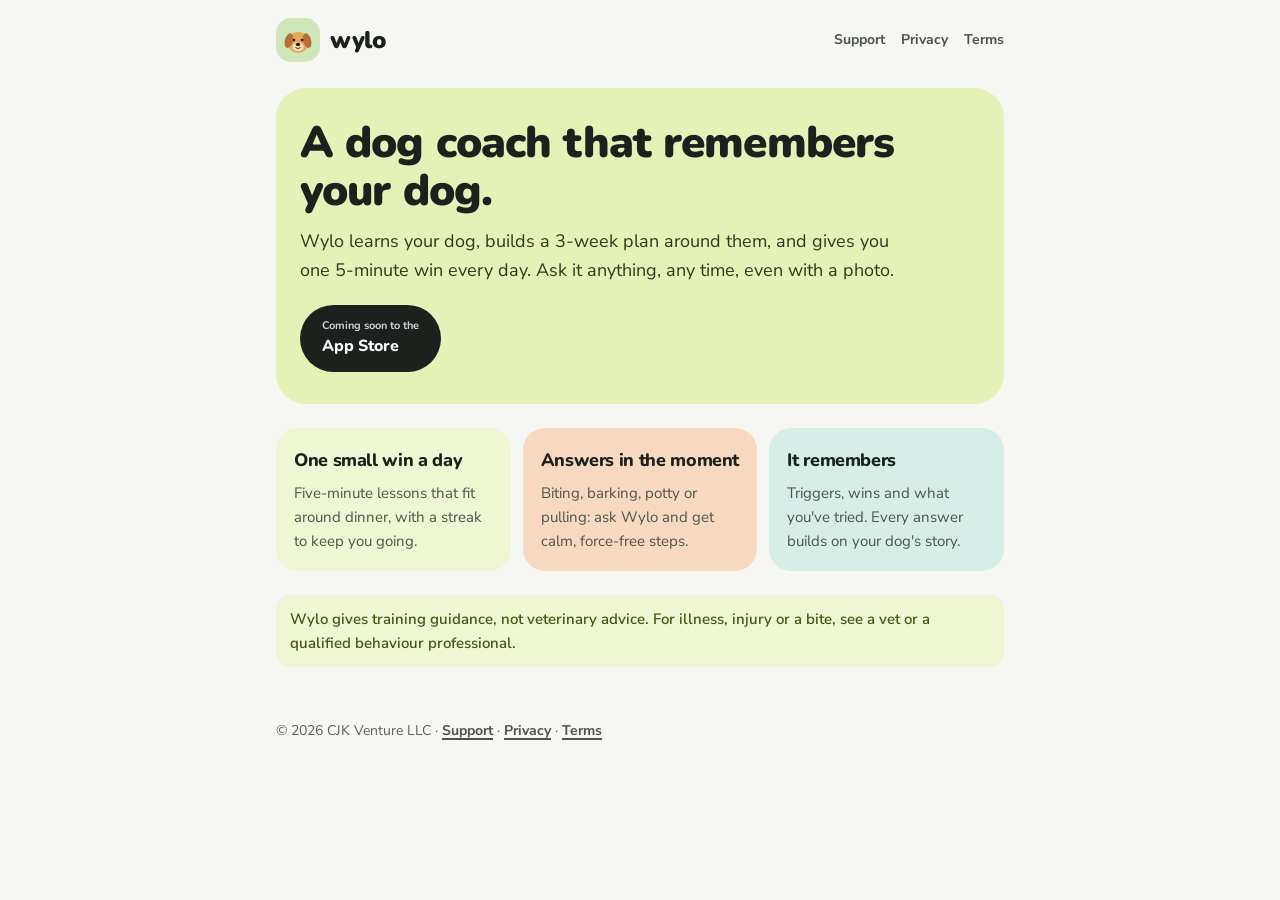
==== index.html @ 947f4545 "Add files via upload" ====
<!doctype html>
<html lang="en">
<head>
<meta charset="utf-8">
<meta name="viewport" content="width=device-width, initial-scale=1">
<title>Wylo · AI Dog Training Coach</title>
<meta name="description" content="Wylo is an AI dog-behaviour coach that remembers your dog, builds a plan around it, and gives you one small win every day.">
<link rel="icon" href="mascot.svg" type="image/svg+xml">
<link rel="preconnect" href="https://fonts.googleapis.com">
<link rel="preconnect" href="https://fonts.gstatic.com" crossorigin>
<link href="https://fonts.googleapis.com/css2?family=Nunito:wght@800;900&family=Nunito+Sans:wght@400;600;700&display=swap" rel="stylesheet">
<link rel="stylesheet" href="style.css">
</head>
<body>
<div class="wrap">
<header class="site">
  <a class="brand" href="index.html"><span class="mascot-tile"><img src="mascot.svg" alt=""></span><span class="wordmark">wylo</span></a>
  <nav class="site" aria-label="Site">
    <a href="support.html">Support</a>
    <a href="privacy.html">Privacy</a>
    <a href="terms.html">Terms</a>
  </nav>
</header>
<main>
  <section class="hero">
    <h1>A dog coach that remembers your dog.</h1>
    <p>Wylo learns your dog, builds a 3-week plan around them, and gives you one 5-minute win every day. Ask it anything, any time, even with a photo.</p>
    <!-- App Store badge placeholder: swap for Apple's official badge and the app link at launch (Segment 7). -->
    <a class="store-badge" href="#" aria-label="Download on the App Store (coming soon)">
      <span><small>Coming soon to the</small>App Store</span>
    </a>
  </section>
  <div class="grid">
    <div class="tile lime"><h3>One small win a day</h3><p>Five-minute lessons that fit around dinner, with a streak to keep you going.</p></div>
    <div class="tile peach"><h3>Answers in the moment</h3><p>Biting, barking, potty or pulling: ask Wylo and get calm, force-free steps.</p></div>
    <div class="tile mint"><h3>It remembers</h3><p>Triggers, wins and what you've tried. Every answer builds on your dog's story.</p></div>
  </div>
  <p class="note">Wylo gives training guidance, not veterinary advice. For illness, injury or a bite, see a vet or a qualified behaviour professional.</p>
</main>
<footer class="site">
  <p>© 2026 CJK Venture LLC · <a href="support.html">Support</a> · <a href="privacy.html">Privacy</a> · <a href="terms.html">Terms</a></p>
</footer>
</div>
</body>
</html>
---- style.css ----
/* Wylo legal and support site. Meadow tokens from design/ui/README.md. */
:root {
  --ink: #1c211e;
  --bg: #f6f7f2;
  --card: #ffffff;
  --hairline: #e3e6dc;
  --muted: #59605a;
  --secondary: #4d544d;
  --accent-text: #c24f18;
  --lime: #c8e26b;
  --lime-hero: #e4f2b8;
  --lime-soft: #eef6d3;
  --leaf: #cfe7b8;
  --peach: #f7d9c2;
  --mint: #d7eee8;
  --radius-card: 26px;
  --radius-tile: 18px;
  color-scheme: light;
}

* { box-sizing: border-box; }

html { -webkit-text-size-adjust: 100%; }

body {
  margin: 0;
  background: var(--bg);
  color: var(--ink);
  font: 400 16px/1.6 "Nunito Sans", -apple-system, BlinkMacSystemFont, "Segoe UI", sans-serif;
}

a { color: var(--ink); font-weight: 700; text-decoration-thickness: 1.5px; text-underline-offset: 3px; }
a:hover { color: var(--accent-text); }
a:focus-visible { outline: 3px solid var(--lime); outline-offset: 2px; border-radius: 6px; }

h1, h2, h3, .wordmark { font-family: "Nunito", -apple-system, sans-serif; letter-spacing: -0.02em; }
h1 { font-weight: 900; font-size: clamp(30px, 6vw, 44px); line-height: 1.08; margin: 0 0 12px; }
h2 { font-weight: 900; font-size: 24px; line-height: 1.2; margin: 40px 0 12px; }
h3 { font-weight: 800; font-size: 18px; margin: 24px 0 8px; }

.wrap { max-width: 760px; margin: 0 auto; padding: 0 16px; }

header.site {
  display: flex; align-items: center; justify-content: space-between; gap: 12px;
  padding: 18px 0;
}
.brand { display: flex; align-items: center; gap: 10px; text-decoration: none; }
.mascot-tile {
  width: 44px; height: 44px; border-radius: 15px; background: var(--leaf);
  display: grid; place-items: center; flex: none;
}
.mascot-tile img { width: 40px; height: 40px; }
.wordmark { font-weight: 900; font-size: 24px; }
nav.site { display: flex; gap: 16px; flex-wrap: wrap; font-size: 14px; }
nav.site a { font-weight: 700; text-decoration: none; color: var(--secondary); }
nav.site a[aria-current="page"] { color: var(--ink); text-decoration: underline; }

.hero {
  background: var(--lime-hero); border-radius: 30px; padding: 32px 24px; margin: 8px 0 24px;
}
.hero p { font-size: 18px; color: #2e3a20; margin: 0 0 20px; max-width: 34em; }

.store-badge {
  display: inline-flex; align-items: center; gap: 10px; background: var(--ink); color: var(--card);
  border-radius: 999px; padding: 12px 22px; font-family: "Nunito", sans-serif; font-weight: 800;
  text-decoration: none; min-height: 48px;
}
.store-badge:hover { color: var(--lime); }
.store-badge small { display: block; font-size: 11px; font-weight: 700; opacity: 0.8; }

.grid { display: grid; grid-template-columns: repeat(auto-fit, minmax(200px, 1fr)); gap: 12px; margin: 0 0 24px; }
.tile { border-radius: 22px; padding: 18px; }
.tile h3 { margin: 0 0 6px; }
.tile p { margin: 0; color: var(--secondary); font-size: 15px; }
.tile.lime { background: var(--lime-soft); }
.tile.peach { background: var(--peach); }
.tile.mint { background: var(--mint); }

.card {
  background: var(--card); border-radius: var(--radius-card); padding: 24px;
  box-shadow: 0 10px 26px rgba(28, 33, 30, 0.06); margin: 0 0 24px;
}
.card > :first-child { margin-top: 0; }

.legal ol { padding-left: 22px; }
.legal li { margin: 0 0 12px; }
.legal li::marker { font-weight: 800; }
.legal .effective { color: var(--muted); font-weight: 700; font-size: 14px; }

details { border-top: 1.5px solid var(--hairline); padding: 14px 0; }
details:first-of-type { border-top: 0; }
summary { cursor: pointer; font-family: "Nunito", sans-serif; font-weight: 800; font-size: 17px; min-height: 44px; display: flex; align-items: center; }
details p, details ol { color: var(--secondary); margin: 8px 0 0; }

.muted { color: var(--muted); }
.note {
  background: var(--lime-soft); border-radius: 14px; padding: 12px 14px; color: #3e5a10; font-weight: 600; font-size: 15px;
}

footer.site { padding: 24px 0 40px; color: var(--muted); font-size: 14px; }
footer.site a { color: var(--secondary); }
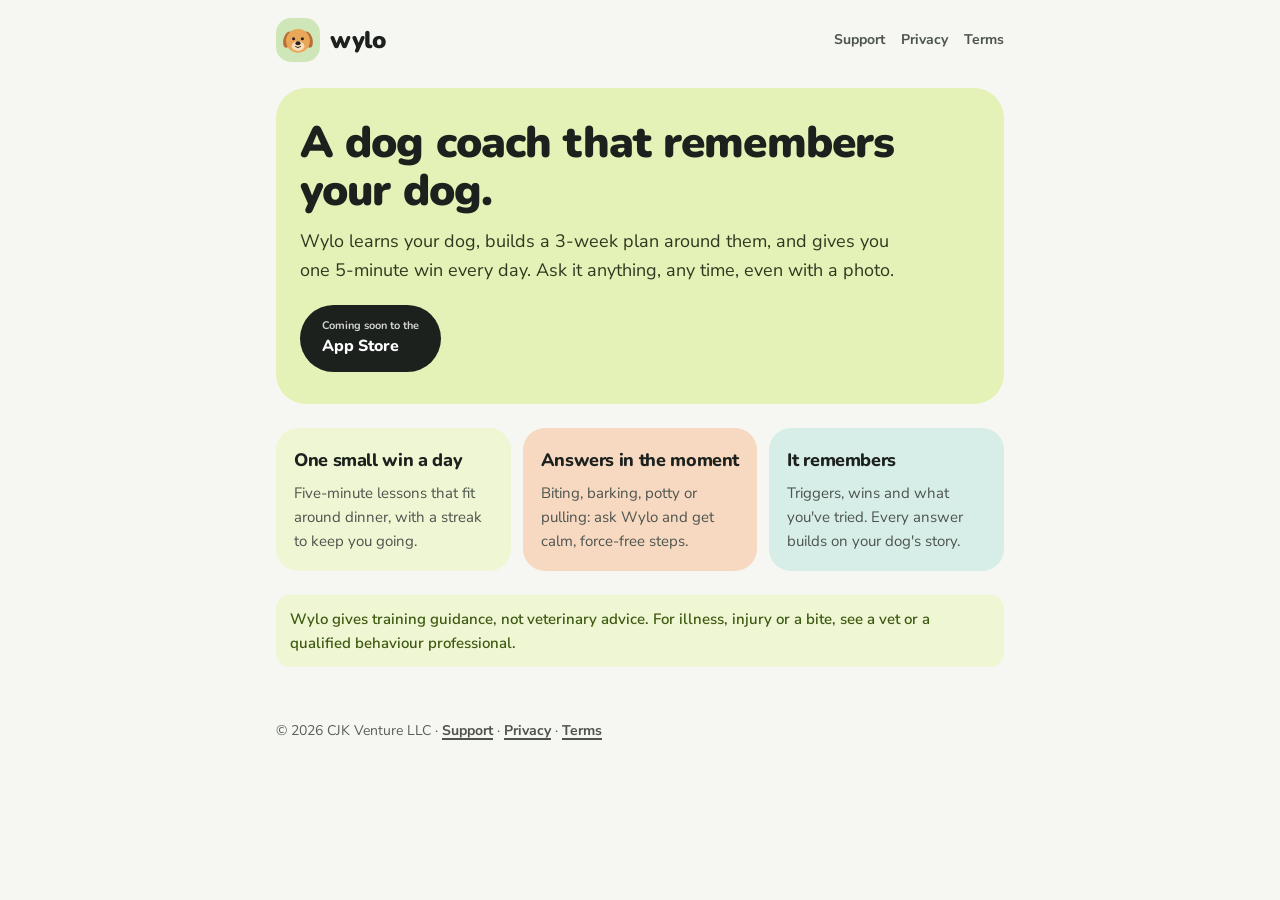
==== commit ec094a1f: "Add files via upload" ====
--- a/index.html
+++ b/index.html
@@ -5,7 +5,7 @@
 <meta name="viewport" content="width=device-width, initial-scale=1">
 <title>Wylo · AI Dog Training Coach</title>
 <meta name="description" content="Wylo is an AI dog-behaviour coach that remembers your dog, builds a plan around it, and gives you one small win every day.">
-<link rel="icon" href="mascot.svg" type="image/svg+xml">
+<link rel="icon" href="favicon.svg" type="image/svg+xml">
 <link rel="preconnect" href="https://fonts.googleapis.com">
 <link rel="preconnect" href="https://fonts.gstatic.com" crossorigin>
 <link href="https://fonts.googleapis.com/css2?family=Nunito:wght@800;900&family=Nunito+Sans:wght@400;600;700&display=swap" rel="stylesheet">
--- a/style.css
+++ b/style.css
@@ -49,7 +49,7 @@
   width: 44px; height: 44px; border-radius: 15px; background: var(--leaf);
   display: grid; place-items: center; flex: none;
 }
-.mascot-tile img { width: 40px; height: 40px; }
+.mascot-tile img { width: 44px; height: 44px; } /* mascot v2 carries its own padding */
 .wordmark { font-weight: 900; font-size: 24px; }
 nav.site { display: flex; gap: 16px; flex-wrap: wrap; font-size: 14px; }
 nav.site a { font-weight: 700; text-decoration: none; color: var(--secondary); }
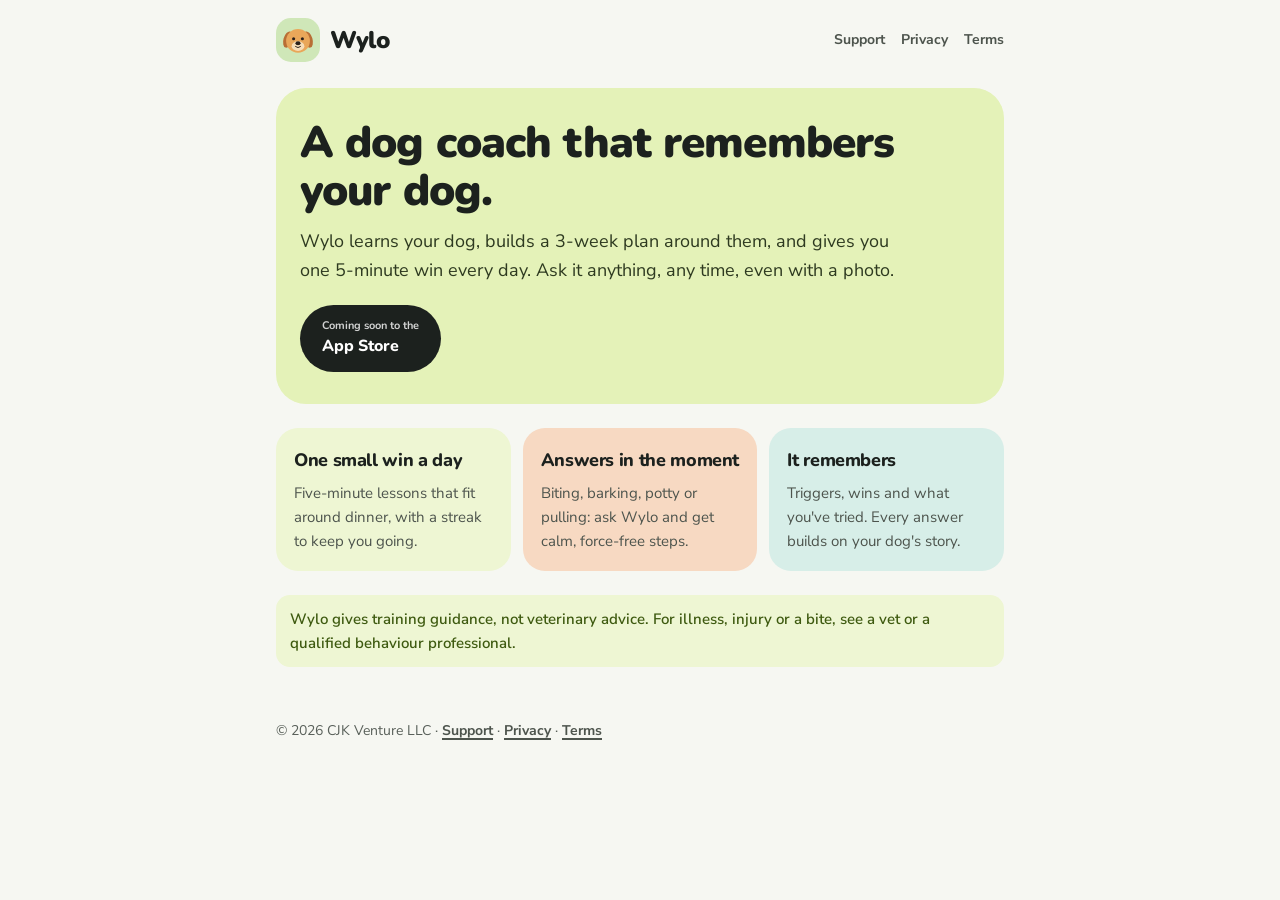
==== commit bfe95855: "Add files via upload" ====
--- a/index.html
+++ b/index.html
@@ -14,7 +14,7 @@
 <body>
 <div class="wrap">
 <header class="site">
-  <a class="brand" href="index.html"><span class="mascot-tile"><img src="mascot.svg" alt=""></span><span class="wordmark">wylo</span></a>
+  <a class="brand" href="index.html"><span class="mascot-tile"><img src="mascot.svg" alt=""></span><span class="wordmark">Wylo</span></a>
   <nav class="site" aria-label="Site">
     <a href="support.html">Support</a>
     <a href="privacy.html">Privacy</a>
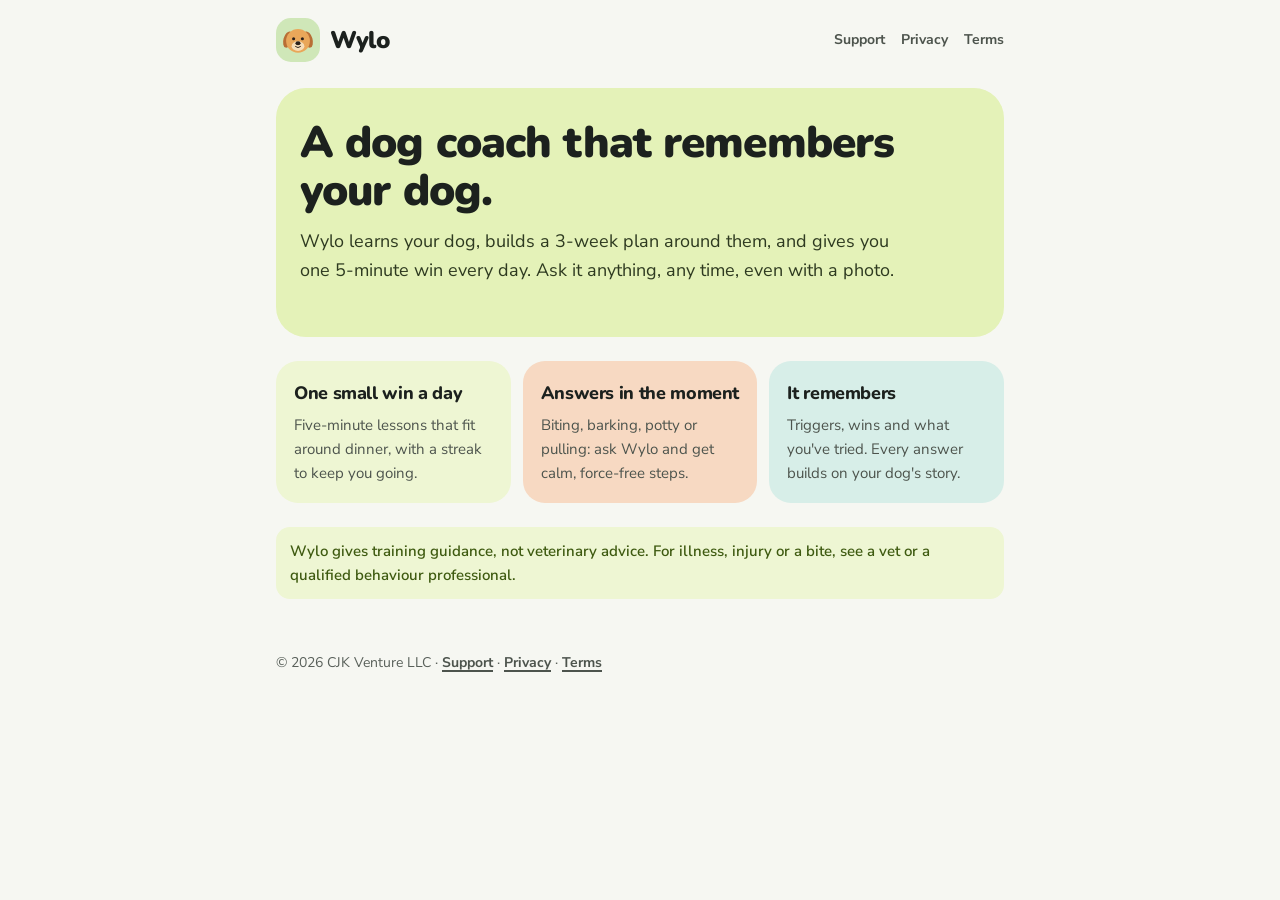
==== commit 76e63342: "Add files via upload" ====
--- a/index.html
+++ b/index.html
@@ -25,10 +25,7 @@
   <section class="hero">
     <h1>A dog coach that remembers your dog.</h1>
     <p>Wylo learns your dog, builds a 3-week plan around them, and gives you one 5-minute win every day. Ask it anything, any time, even with a photo.</p>
-    <!-- App Store badge placeholder: swap for Apple's official badge and the app link at launch (Segment 7). -->
-    <a class="store-badge" href="#" aria-label="Download on the App Store (coming soon)">
-      <span><small>Coming soon to the</small>App Store</span>
-    </a>
+    <!-- Hidden until launch: add Apple's official "Download on the App Store" badge linking to the app's App Store URL. -->
   </section>
   <div class="grid">
     <div class="tile lime"><h3>One small win a day</h3><p>Five-minute lessons that fit around dinner, with a streak to keep you going.</p></div>
